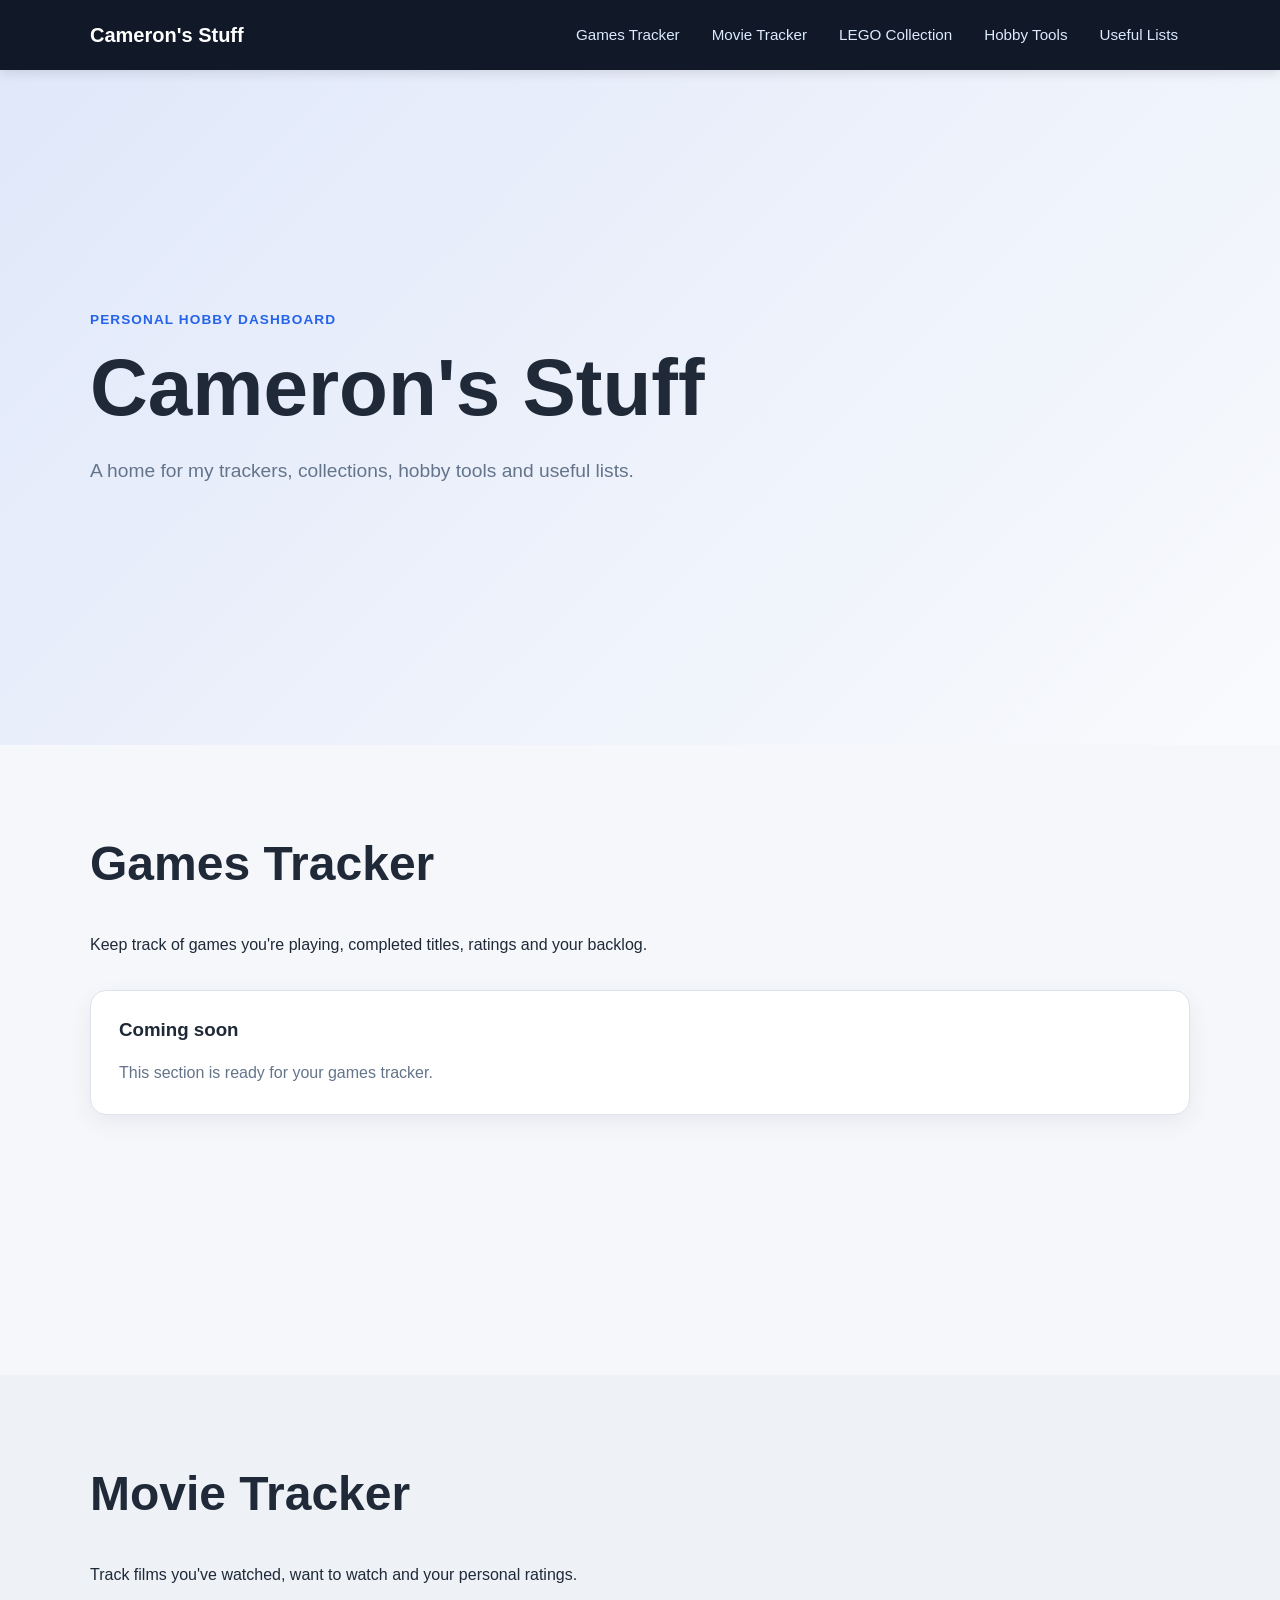
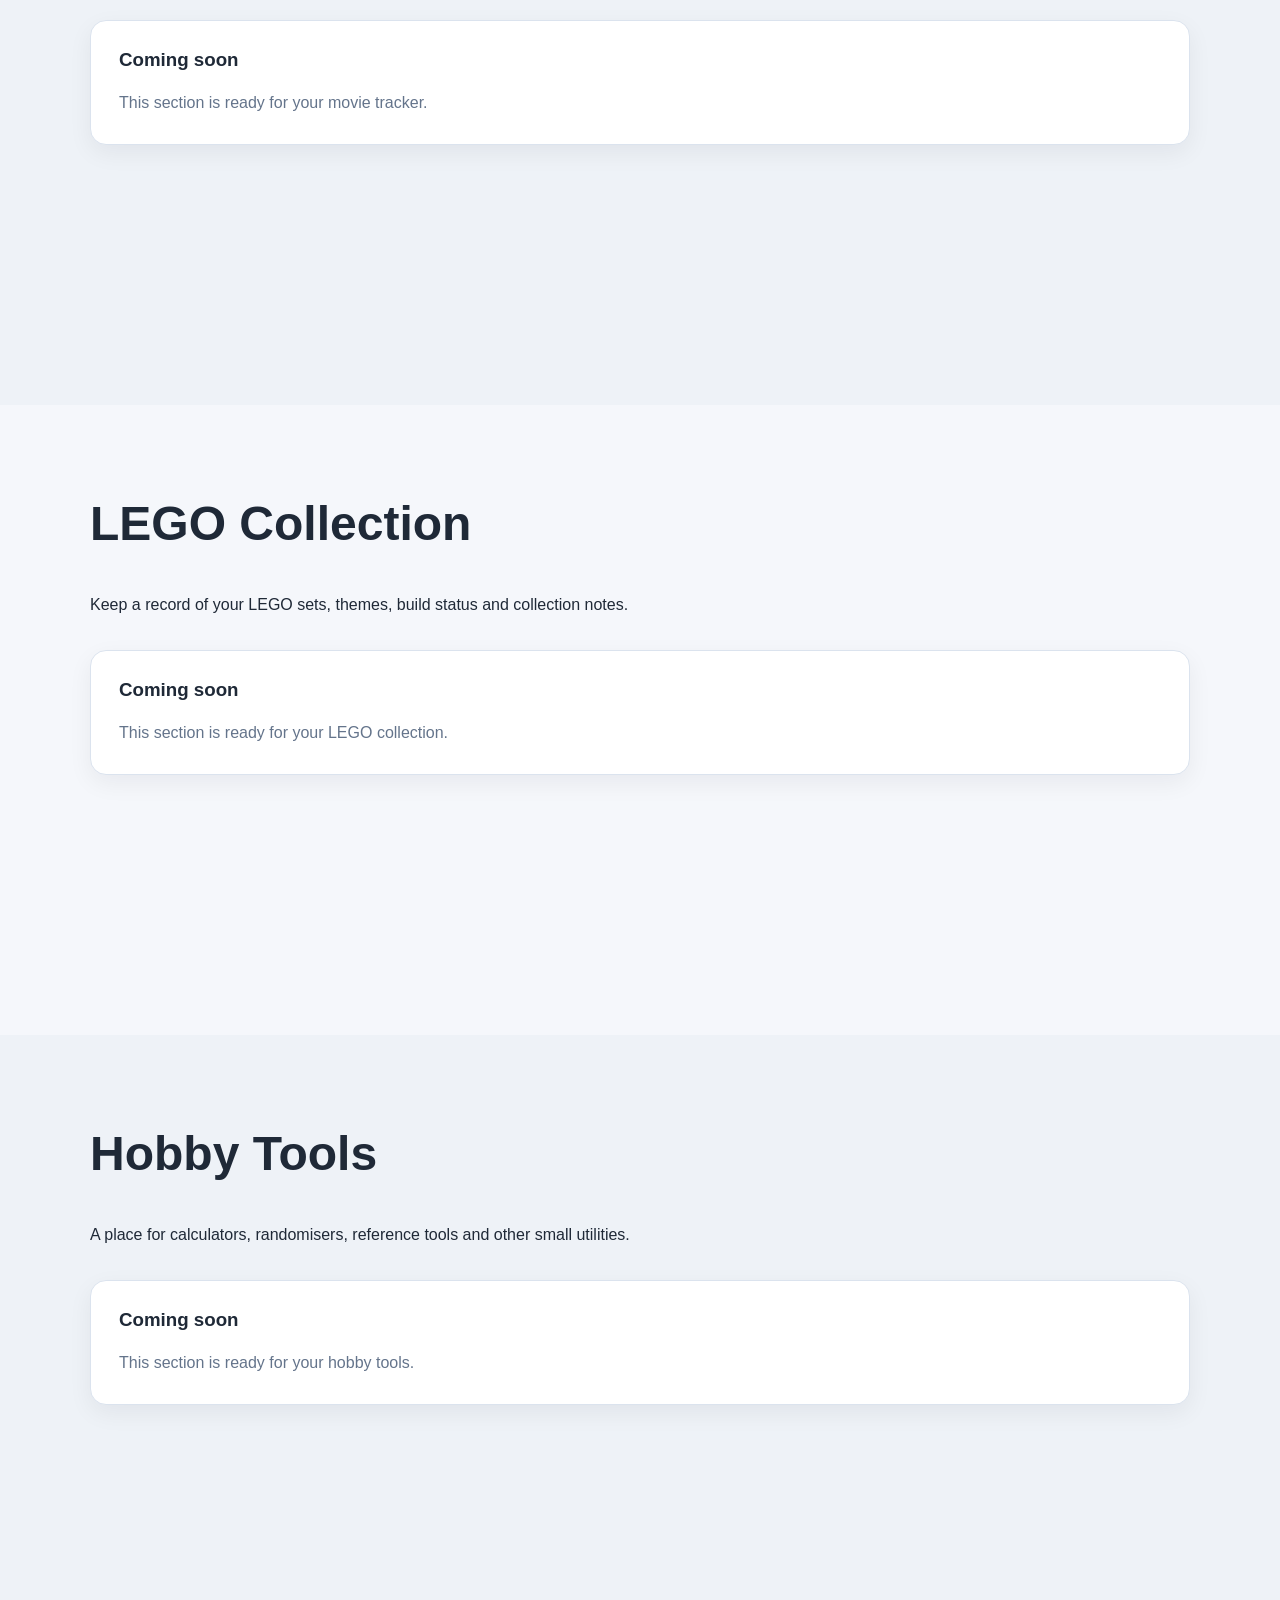
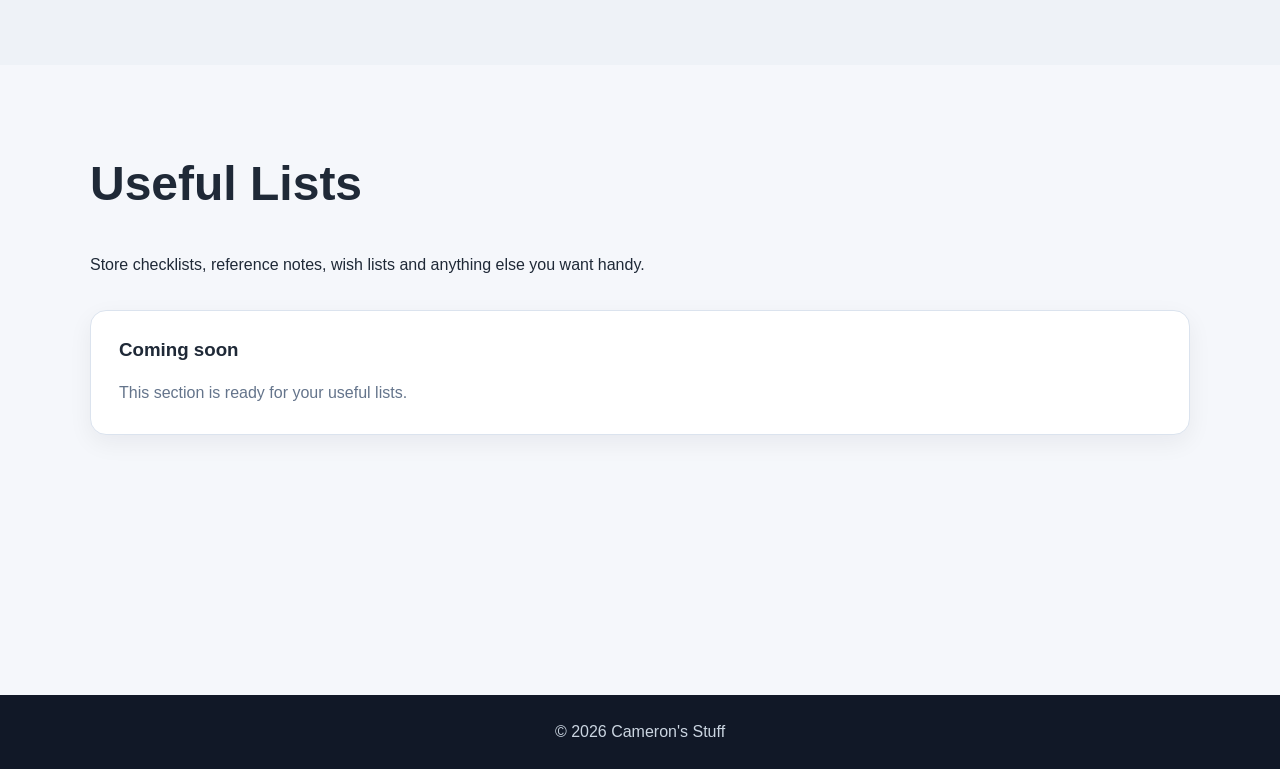
==== index.html @ 3a52a112 "Add files via upload" ====
<!DOCTYPE html>
<html lang="en">
<head>
  <meta charset="UTF-8">
  <meta name="viewport" content="width=device-width, initial-scale=1.0">
  <meta name="description" content="Cameron's Stuff - hobby trackers, tools, collections and useful lists.">
  <title>Cameron's Stuff</title>
  <link rel="stylesheet" href="style.css">
</head>
<body>

  <header class="site-header">
    <div class="nav-container">
      <a class="site-title" href="#home">Cameron's Stuff</a>

      <nav aria-label="Main navigation">
        <ul class="nav-links">
          <li><a href="#games">Games Tracker</a></li>
          <li><a href="#movies">Movie Tracker</a></li>
          <li><a href="#lego">LEGO Collection</a></li>
          <li><a href="#tools">Hobby Tools</a></li>
          <li><a href="#lists">Useful Lists</a></li>
        </ul>
      </nav>
    </div>
  </header>

  <main>
    <section id="home" class="hero section">
      <div class="content">
        <p class="eyebrow">Personal hobby dashboard</p>
        <h1>Cameron's Stuff</h1>
        <p class="intro">
          A home for my trackers, collections, hobby tools and useful lists.
        </p>
      </div>
    </section>

    <section id="games" class="section">
      <div class="content">
        <h2>Games Tracker</h2>
        <p>Keep track of games you're playing, completed titles, ratings and your backlog.</p>

        <div class="card">
          <h3>Coming soon</h3>
          <p>This section is ready for your games tracker.</p>
        </div>
      </div>
    </section>

    <section id="movies" class="section alternate">
      <div class="content">
        <h2>Movie Tracker</h2>
        <p>Track films you've watched, want to watch and your personal ratings.</p>

        <div class="card">
          <h3>Coming soon</h3>
          <p>This section is ready for your movie tracker.</p>
        </div>
      </div>
    </section>

    <section id="lego" class="section">
      <div class="content">
        <h2>LEGO Collection</h2>
        <p>Keep a record of your LEGO sets, themes, build status and collection notes.</p>

        <div class="card">
          <h3>Coming soon</h3>
          <p>This section is ready for your LEGO collection.</p>
        </div>
      </div>
    </section>

    <section id="tools" class="section alternate">
      <div class="content">
        <h2>Hobby Tools</h2>
        <p>A place for calculators, randomisers, reference tools and other small utilities.</p>

        <div class="card">
          <h3>Coming soon</h3>
          <p>This section is ready for your hobby tools.</p>
        </div>
      </div>
    </section>

    <section id="lists" class="section">
      <div class="content">
        <h2>Useful Lists</h2>
        <p>Store checklists, reference notes, wish lists and anything else you want handy.</p>

        <div class="card">
          <h3>Coming soon</h3>
          <p>This section is ready for your useful lists.</p>
        </div>
      </div>
    </section>
  </main>

  <footer>
    <p>&copy; <span id="year"></span> Cameron's Stuff</p>
  </footer>

  <script>
    document.getElementById("year").textContent = new Date().getFullYear();
  </script>

</body>
</html>
---- style.css ----
/* Cameron's Stuff - main stylesheet */

:root {
  --background: #f5f7fb;
  --surface: #ffffff;
  --surface-alt: #eef2f7;
  --text: #1f2937;
  --muted: #64748b;
  --accent: #2563eb;
  --accent-dark: #1d4ed8;
  --border: #dbe3ee;
  --header: #111827;
  --header-text: #ffffff;
  --max-width: 1100px;
}

* {
  box-sizing: border-box;
}

html {
  scroll-behavior: smooth;
}

body {
  margin: 0;
  font-family: Arial, Helvetica, sans-serif;
  background: var(--background);
  color: var(--text);
  line-height: 1.6;
}

.site-header {
  position: sticky;
  top: 0;
  z-index: 1000;
  background: var(--header);
  color: var(--header-text);
  box-shadow: 0 2px 12px rgba(0, 0, 0, 0.12);
}

.nav-container {
  width: min(92%, var(--max-width));
  margin: 0 auto;
  min-height: 70px;
  display: flex;
  align-items: center;
  justify-content: space-between;
  gap: 24px;
}

.site-title {
  color: var(--header-text);
  text-decoration: none;
  font-size: 1.25rem;
  font-weight: 700;
  white-space: nowrap;
}

.nav-links {
  display: flex;
  flex-wrap: wrap;
  justify-content: flex-end;
  gap: 8px;
  margin: 0;
  padding: 0;
  list-style: none;
}

.nav-links a {
  display: inline-block;
  color: #dbeafe;
  text-decoration: none;
  padding: 10px 12px;
  border-radius: 8px;
  font-size: 0.95rem;
  transition: background 0.2s ease, color 0.2s ease;
}

.nav-links a:hover,
.nav-links a:focus {
  background: rgba(255, 255, 255, 0.12);
  color: #ffffff;
}

.section {
  min-height: 70vh;
  padding: 90px 0;
  scroll-margin-top: 70px;
}

.alternate {
  background: var(--surface-alt);
}

.content {
  width: min(92%, var(--max-width));
  margin: 0 auto;
}

.hero {
  min-height: 75vh;
  display: flex;
  align-items: center;
  background:
    linear-gradient(135deg, rgba(37, 99, 235, 0.10), rgba(255, 255, 255, 0.4)),
    var(--background);
}

.eyebrow {
  margin: 0 0 10px;
  color: var(--accent);
  font-weight: 700;
  text-transform: uppercase;
  letter-spacing: 0.08em;
  font-size: 0.85rem;
}

h1,
h2,
h3 {
  line-height: 1.2;
}

h1 {
  margin: 0;
  font-size: clamp(2.5rem, 7vw, 5rem);
}

h2 {
  margin-top: 0;
  font-size: clamp(2rem, 4vw, 3rem);
}

h3 {
  margin-top: 0;
}

.intro {
  max-width: 700px;
  margin-top: 20px;
  font-size: 1.2rem;
  color: var(--muted);
}

.card {
  margin-top: 32px;
  padding: 28px;
  background: var(--surface);
  border: 1px solid var(--border);
  border-radius: 16px;
  box-shadow: 0 8px 25px rgba(15, 23, 42, 0.06);
}

.card p {
  margin-bottom: 0;
  color: var(--muted);
}

footer {
  padding: 24px;
  text-align: center;
  background: var(--header);
  color: #cbd5e1;
}

footer p {
  margin: 0;
}

/* Mobile layout */
@media (max-width: 800px) {
  .nav-container {
    padding: 14px 0;
    align-items: flex-start;
    flex-direction: column;
  }

  .nav-links {
    justify-content: flex-start;
  }

  .section {
    scroll-margin-top: 150px;
    padding: 70px 0;
  }
}
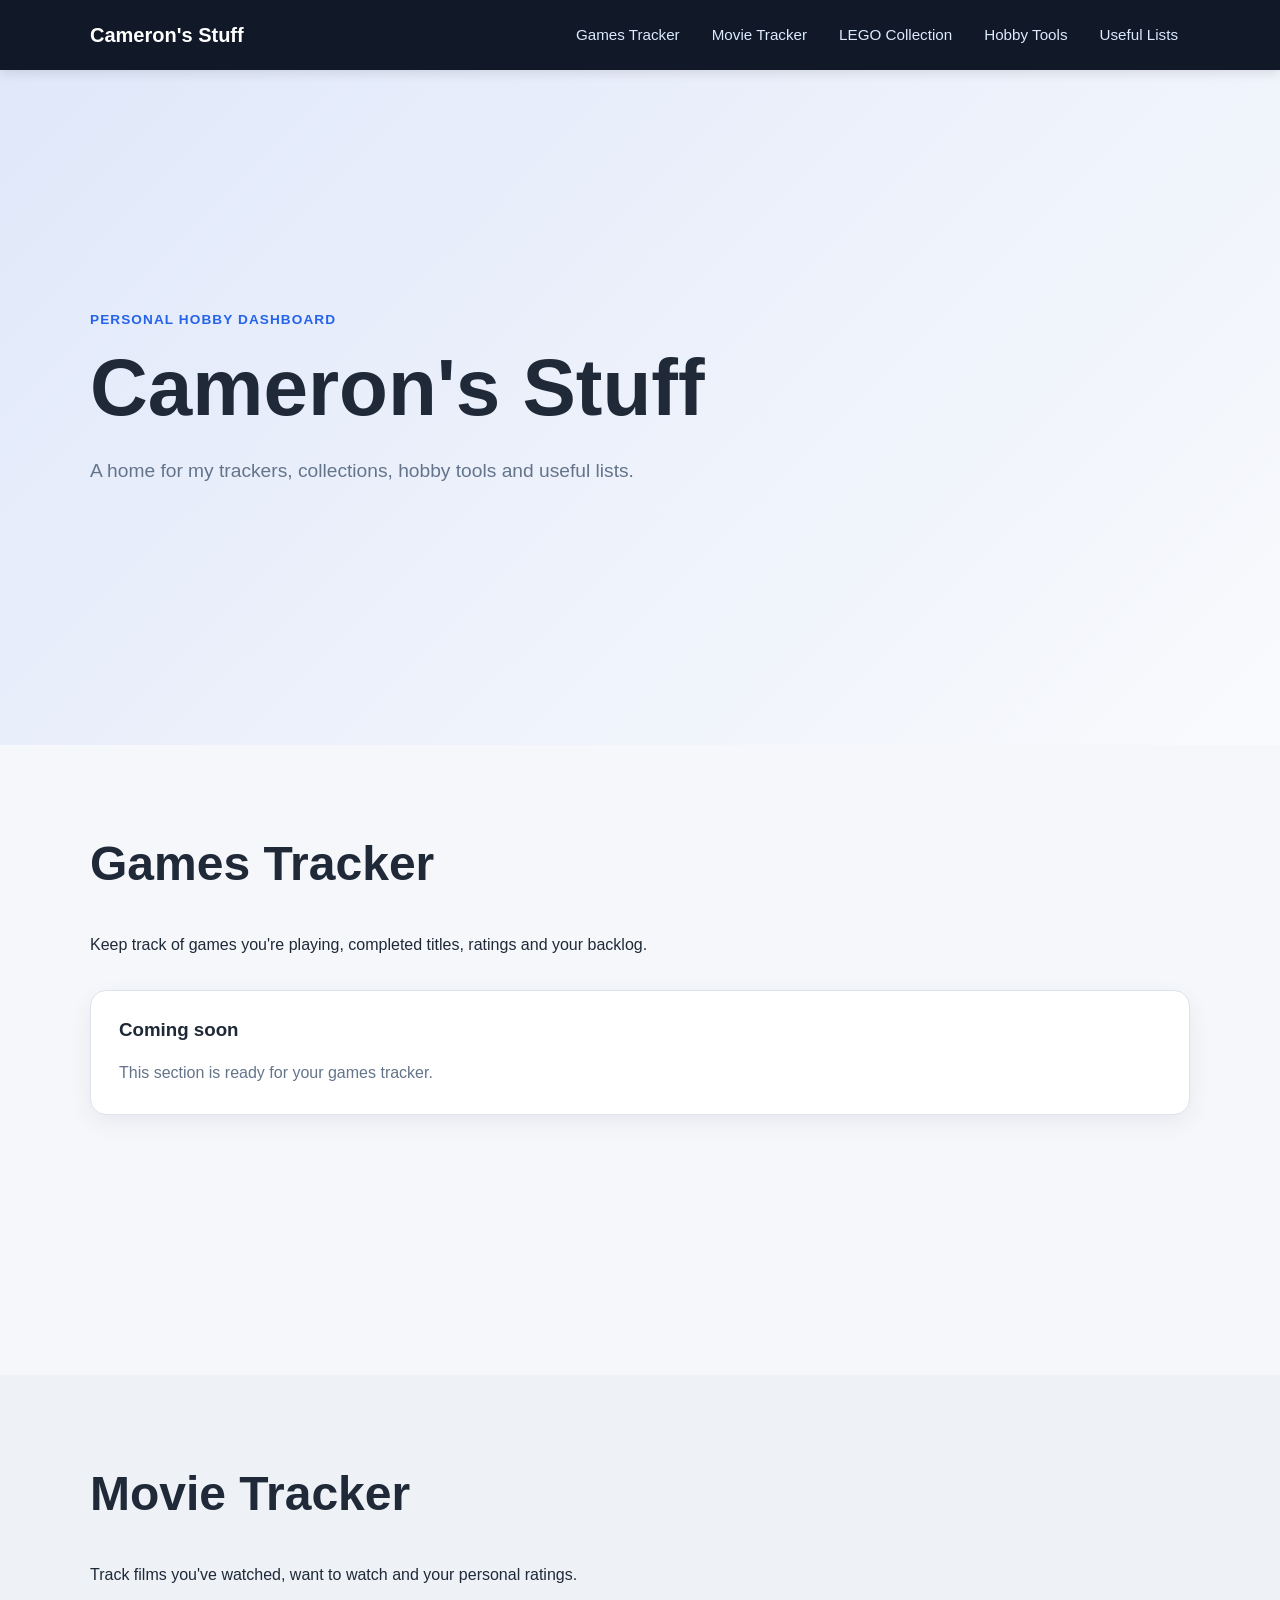
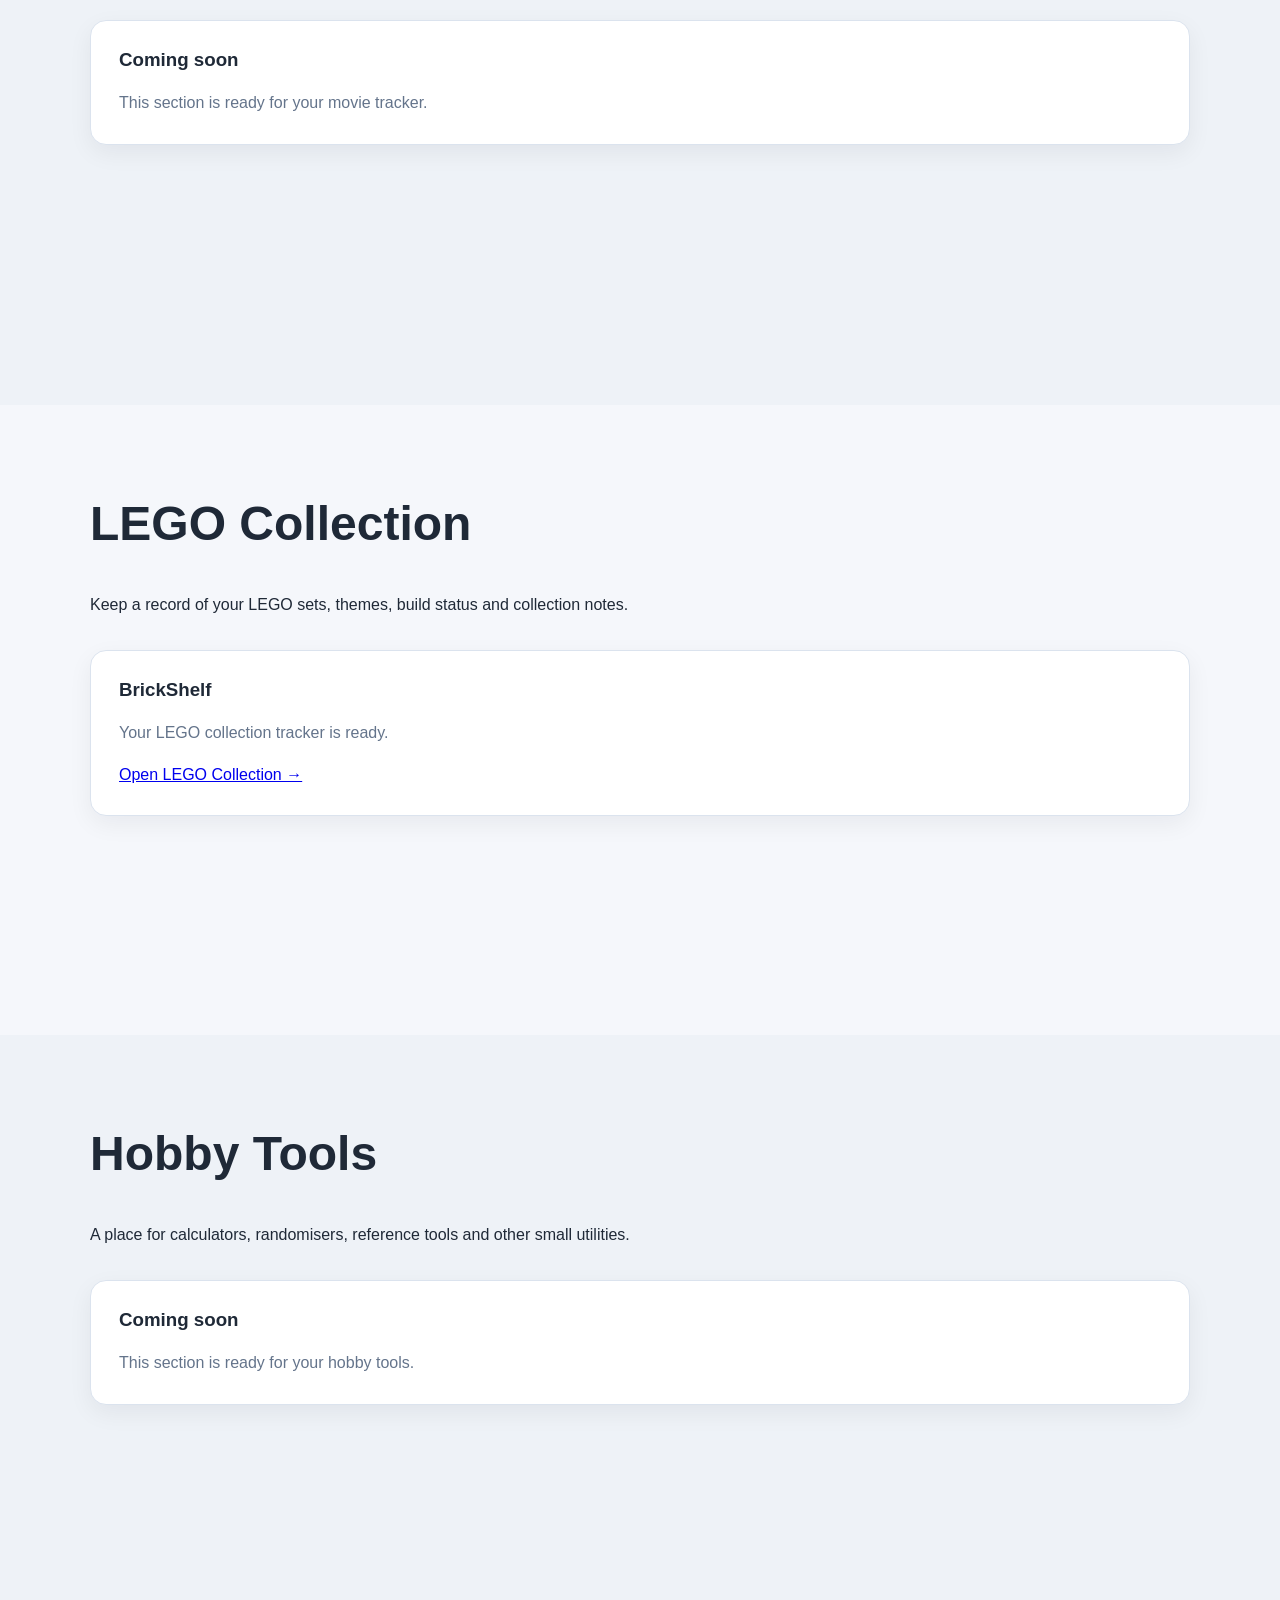
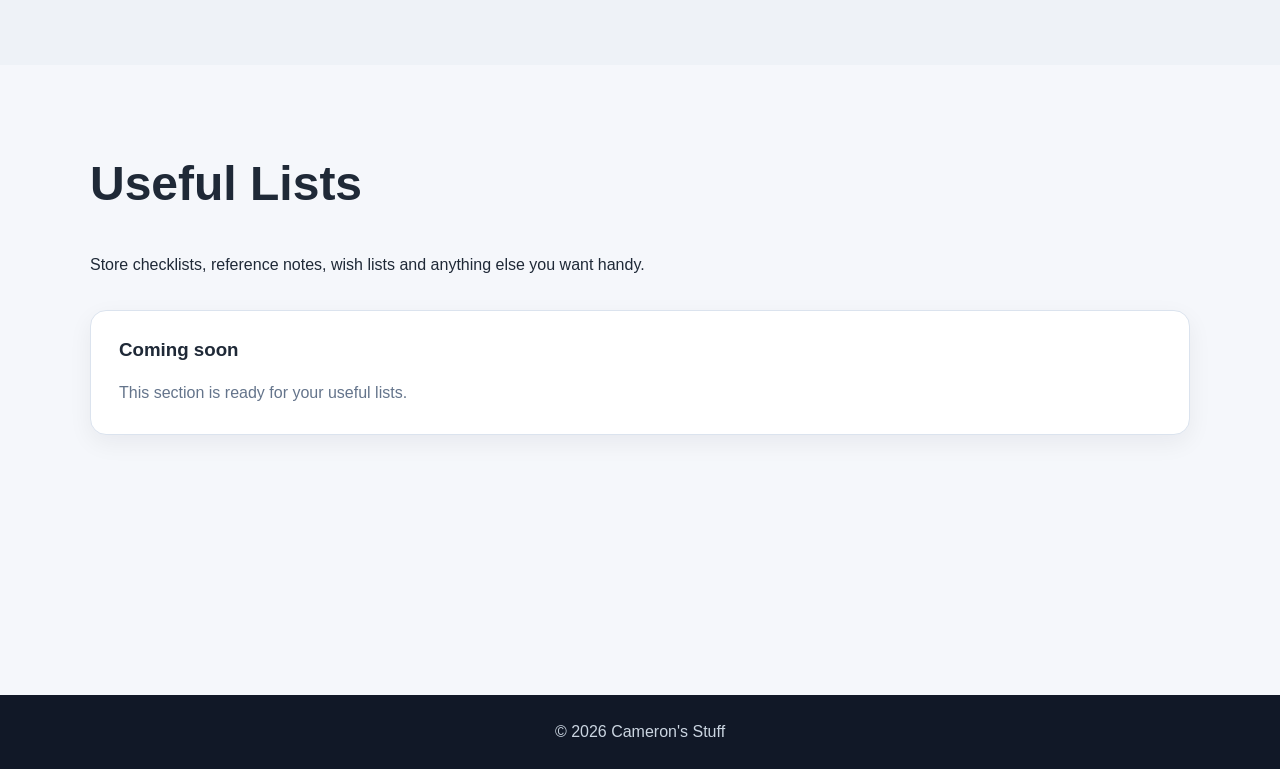
==== commit db00363c: "Update index.html" ====
--- a/index.html
+++ b/index.html
@@ -17,7 +17,7 @@
         <ul class="nav-links">
           <li><a href="#games">Games Tracker</a></li>
           <li><a href="#movies">Movie Tracker</a></li>
-          <li><a href="#lego">LEGO Collection</a></li>
+          <li><a href="lego/">LEGO Collection</a></li>
           <li><a href="#tools">Hobby Tools</a></li>
           <li><a href="#lists">Useful Lists</a></li>
         </ul>
@@ -66,8 +66,9 @@
         <p>Keep a record of your LEGO sets, themes, build status and collection notes.</p>
 
         <div class="card">
-          <h3>Coming soon</h3>
-          <p>This section is ready for your LEGO collection.</p>
+          <h3>BrickShelf</h3>
+          <p>Your LEGO collection tracker is ready.</p>
+          <p><a href="lego/">Open LEGO Collection →</a></p>
         </div>
       </div>
     </section>
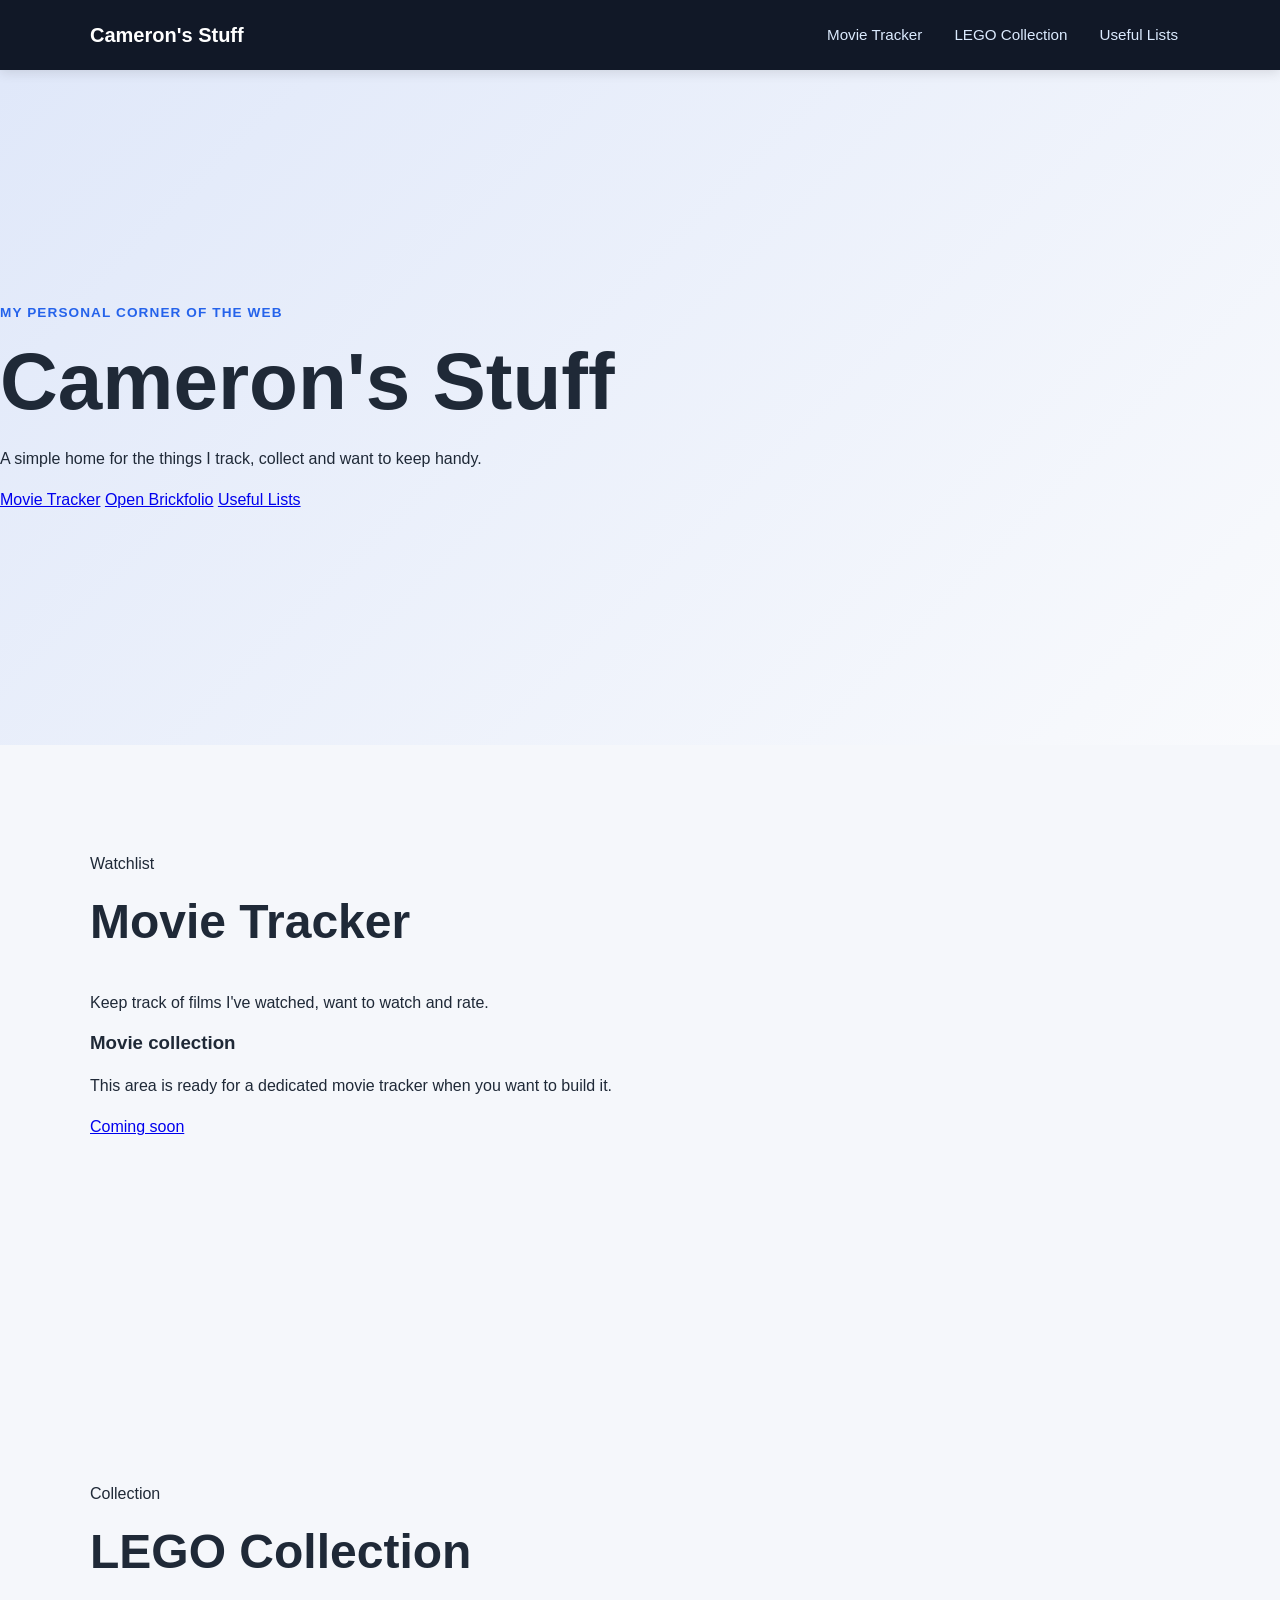
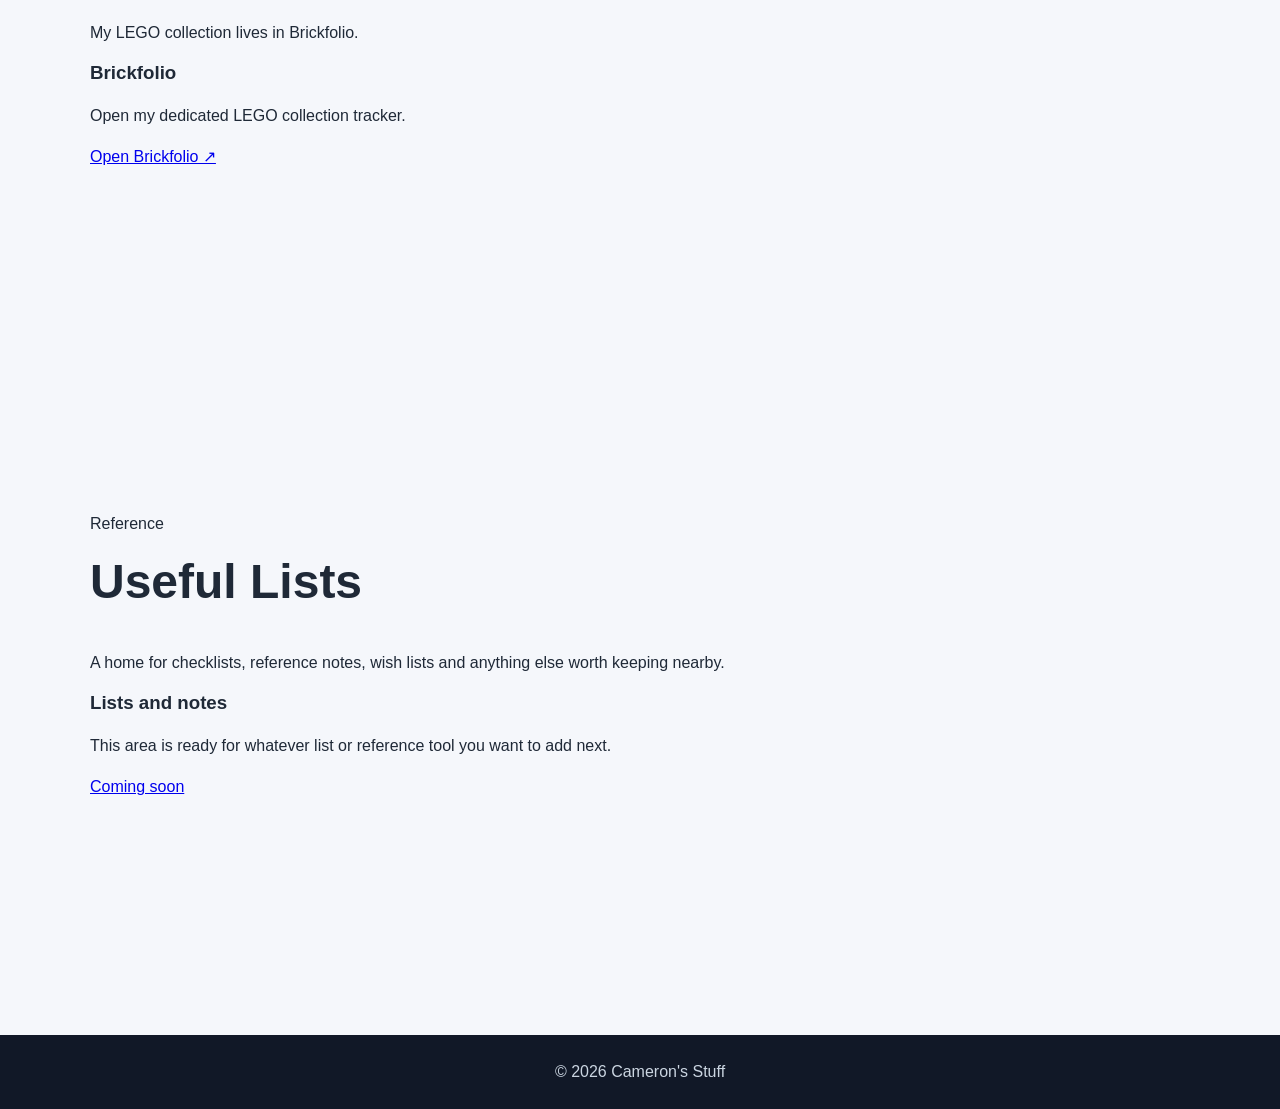
==== commit 2ccd877c: "Update index.html" ====
--- a/index.html
+++ b/index.html
@@ -3,22 +3,18 @@
 <head>
   <meta charset="UTF-8">
   <meta name="viewport" content="width=device-width, initial-scale=1.0">
-  <meta name="description" content="Cameron's Stuff - hobby trackers, tools, collections and useful lists.">
+  <meta name="description" content="Cameron's Stuff - movies, LEGO and useful lists.">
   <title>Cameron's Stuff</title>
   <link rel="stylesheet" href="style.css">
 </head>
 <body>
-
   <header class="site-header">
     <div class="nav-container">
       <a class="site-title" href="#home">Cameron's Stuff</a>
-
       <nav aria-label="Main navigation">
         <ul class="nav-links">
-          <li><a href="#games">Games Tracker</a></li>
           <li><a href="#movies">Movie Tracker</a></li>
-          <li><a href="lego/">LEGO Collection</a></li>
-          <li><a href="#tools">Hobby Tools</a></li>
+          <li><a href="https://brickfolio-cameron.comtek-syste-2028.chatgpt.site/" target="_blank" rel="noopener noreferrer">LEGO Collection</a></li>
           <li><a href="#lists">Useful Lists</a></li>
         </ul>
       </nav>
@@ -26,73 +22,66 @@
   </header>
 
   <main>
-    <section id="home" class="hero section">
-      <div class="content">
-        <p class="eyebrow">Personal hobby dashboard</p>
+    <section id="home" class="hero">
+      <div class="hero-inner">
+        <p class="eyebrow">My personal corner of the web</p>
         <h1>Cameron's Stuff</h1>
-        <p class="intro">
-          A home for my trackers, collections, hobby tools and useful lists.
-        </p>
-      </div>
-    </section>
-
-    <section id="games" class="section">
-      <div class="content">
-        <h2>Games Tracker</h2>
-        <p>Keep track of games you're playing, completed titles, ratings and your backlog.</p>
-
-        <div class="card">
-          <h3>Coming soon</h3>
-          <p>This section is ready for your games tracker.</p>
+        <p class="hero-copy">A simple home for the things I track, collect and want to keep handy.</p>
+        <div class="hero-actions">
+          <a class="button button-primary" href="#movies">Movie Tracker</a>
+          <a class="button button-secondary" href="https://brickfolio-cameron.comtek-syste-2028.chatgpt.site/" target="_blank" rel="noopener noreferrer">Open Brickfolio</a>
+          <a class="button button-secondary" href="#lists">Useful Lists</a>
         </div>
       </div>
     </section>
 
-    <section id="movies" class="section alternate">
+    <section id="movies" class="section">
       <div class="content">
-        <h2>Movie Tracker</h2>
-        <p>Track films you've watched, want to watch and your personal ratings.</p>
-
-        <div class="card">
-          <h3>Coming soon</h3>
-          <p>This section is ready for your movie tracker.</p>
+        <div class="section-heading">
+          <p class="section-kicker">Watchlist</p>
+          <h2>Movie Tracker</h2>
+          <p>Keep track of films I've watched, want to watch and rate.</p>
+        </div>
+        <div class="feature-card">
+          <div>
+            <h3>Movie collection</h3>
+            <p>This area is ready for a dedicated movie tracker when you want to build it.</p>
+          </div>
+          <a class="button button-small" href="#movies">Coming soon</a>
         </div>
       </div>
     </section>
 
-    <section id="lego" class="section">
+    <section id="lego" class="section section-tint">
       <div class="content">
-        <h2>LEGO Collection</h2>
-        <p>Keep a record of your LEGO sets, themes, build status and collection notes.</p>
-
-        <div class="card">
-          <h3>BrickShelf</h3>
-          <p>Your LEGO collection tracker is ready.</p>
-          <p><a href="lego/">Open LEGO Collection →</a></p>
+        <div class="section-heading">
+          <p class="section-kicker">Collection</p>
+          <h2>LEGO Collection</h2>
+          <p>My LEGO collection lives in Brickfolio.</p>
         </div>
-      </div>
-    </section>
-
-    <section id="tools" class="section alternate">
-      <div class="content">
-        <h2>Hobby Tools</h2>
-        <p>A place for calculators, randomisers, reference tools and other small utilities.</p>
-
-        <div class="card">
-          <h3>Coming soon</h3>
-          <p>This section is ready for your hobby tools.</p>
+        <div class="feature-card feature-card-highlight">
+          <div>
+            <h3>Brickfolio</h3>
+            <p>Open my dedicated LEGO collection tracker.</p>
+          </div>
+          <a class="button button-primary" href="https://brickfolio-cameron.comtek-syste-2028.chatgpt.site/" target="_blank" rel="noopener noreferrer">Open Brickfolio ↗</a>
         </div>
       </div>
     </section>
 
     <section id="lists" class="section">
       <div class="content">
-        <h2>Useful Lists</h2>
-        <p>Store checklists, reference notes, wish lists and anything else you want handy.</p>
-
-        <div class="card">
-          <h3>Coming soon</h3>
-          <p>This section is ready for your useful lists.</p>
+        <div class="section-heading">
+          <p class="section-kicker">Reference</p>
+          <h2>Useful Lists</h2>
+          <p>A home for checklists, reference notes, wish lists and anything else worth keeping nearby.</p>
+        </div>
+        <div class="feature-card">
+          <div>
+            <h3>Lists and notes</h3>
+            <p>This area is ready for whatever list or reference tool you want to add next.</p>
+          </div>
+          <a class="button button-small" href="#lists">Coming soon</a>
         </div>
       </div>
     </section>
@@ -105,6 +94,5 @@
   <script>
     document.getElementById("year").textContent = new Date().getFullYear();
   </script>
-
 </body>
 </html>
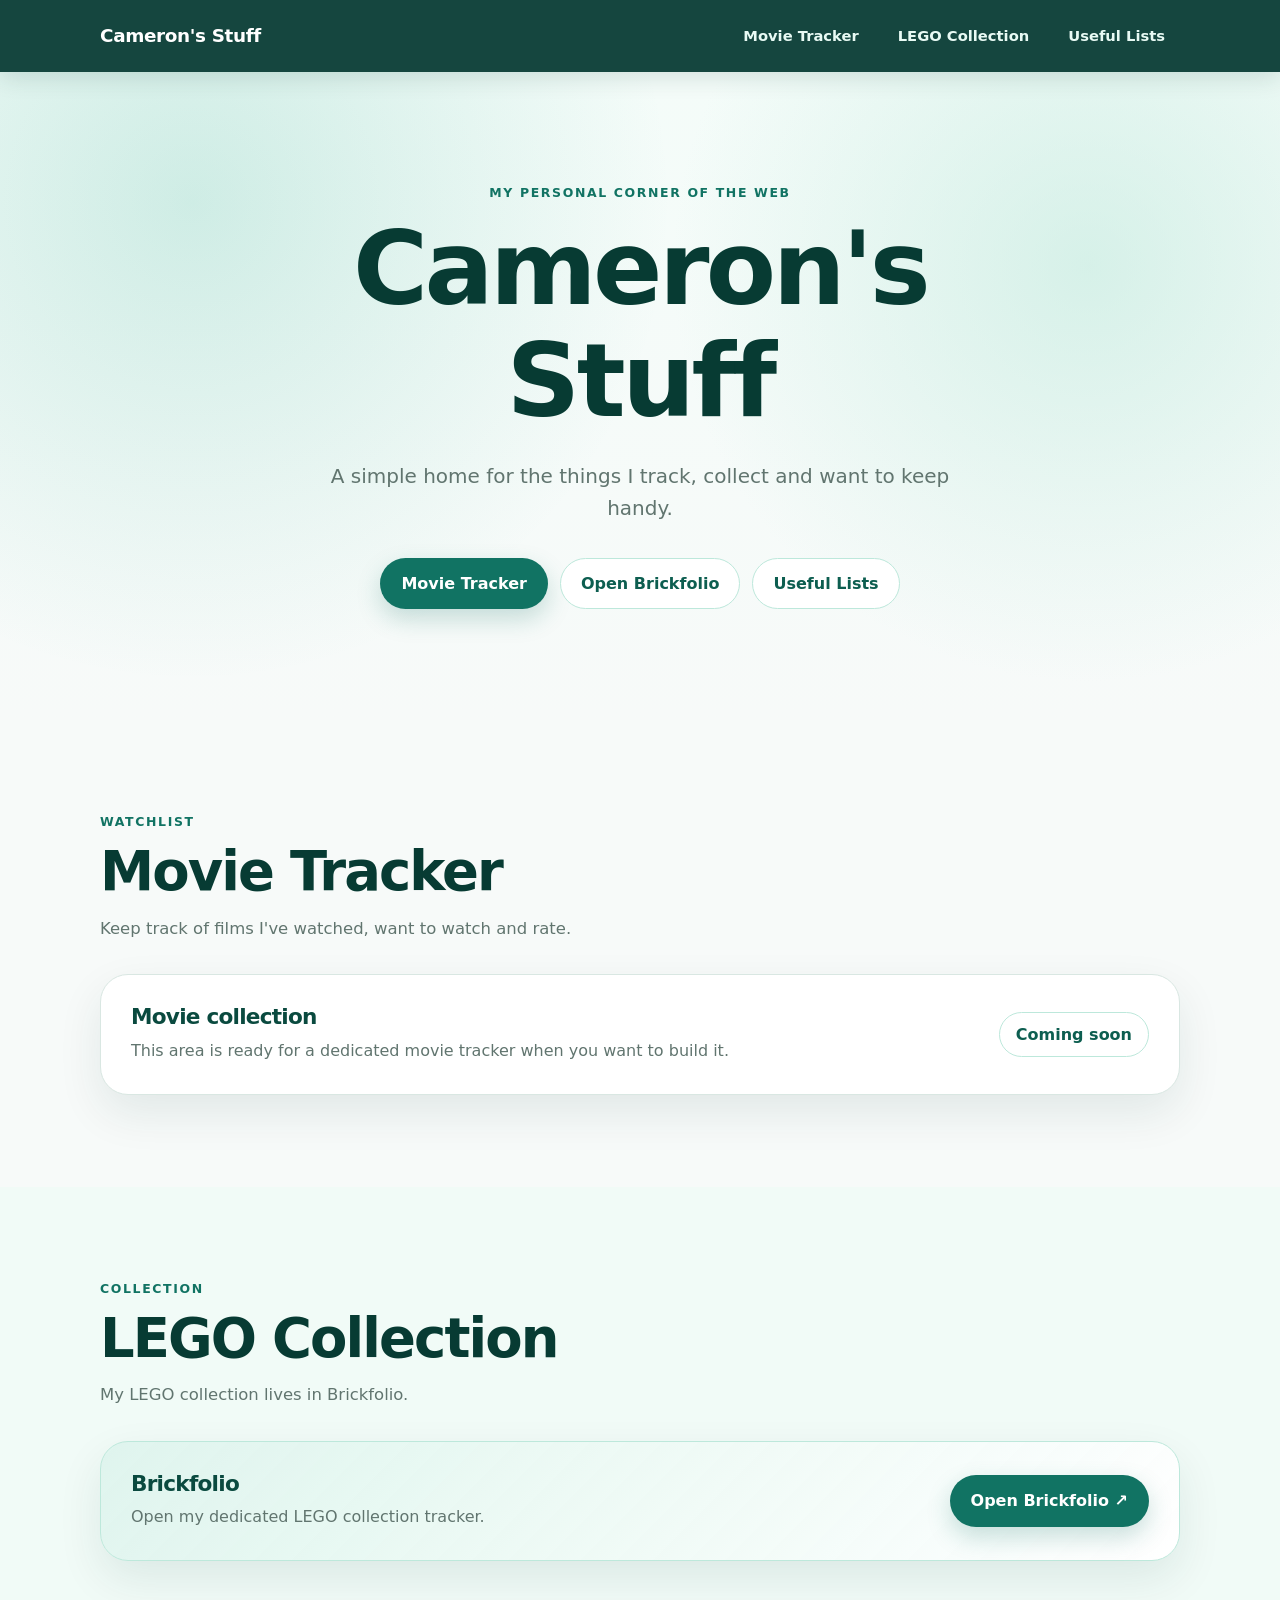
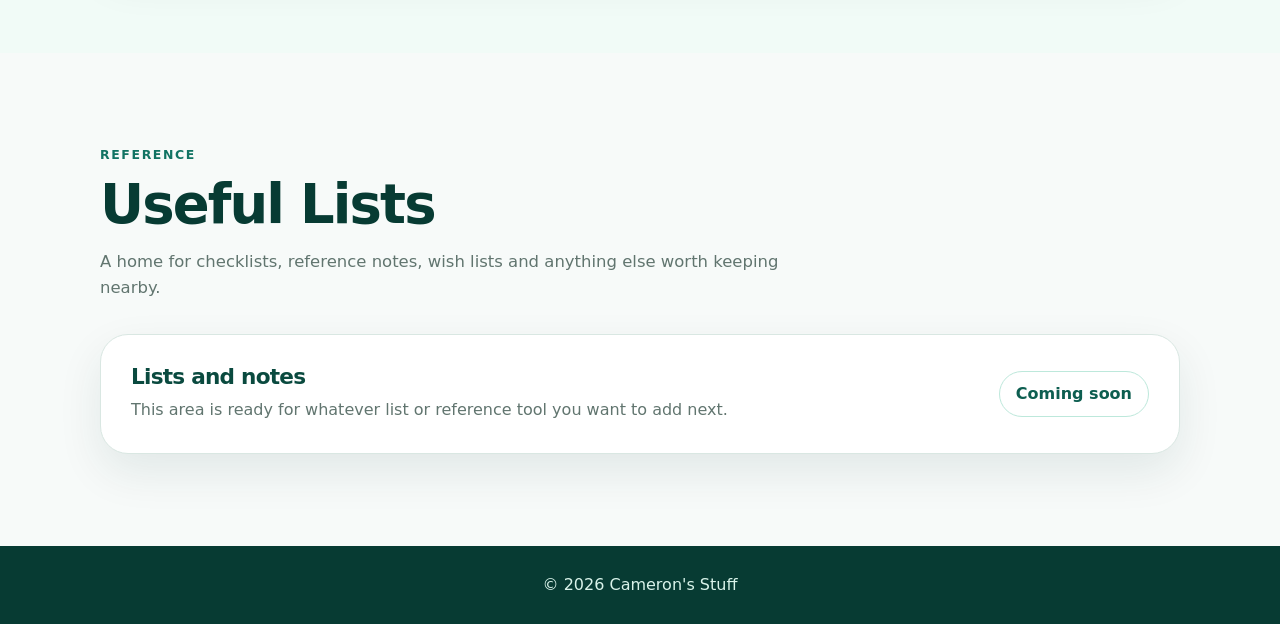
==== commit ed8255ce: "Update index.html" ====
--- a/index.html
+++ b/index.html
@@ -13,7 +13,7 @@
       <a class="site-title" href="#home">Cameron's Stuff</a>
       <nav aria-label="Main navigation">
         <ul class="nav-links">
-          <li><a href="#movies">Movie Tracker</a></li>
+          <li><a href="movies">Movie Tracker</a></li>
           <li><a href="https://brickfolio-cameron.comtek-syste-2028.chatgpt.site/" target="_blank" rel="noopener noreferrer">LEGO Collection</a></li>
           <li><a href="#lists">Useful Lists</a></li>
         </ul>
--- a/style.css
+++ b/style.css
@@ -1,48 +1,49 @@
-/* Cameron's Stuff - main stylesheet */
+/* Cameron's Stuff - Jade theme */
 
 :root {
-  --background: #f5f7fb;
+  --jade-950: #073b33;
+  --jade-900: #0a4a3f;
+  --jade-800: #0d5e50;
+  --jade-700: #117363;
+  --jade-500: #22a88a;
+  --jade-200: #bde8db;
+  --jade-100: #dcf4ec;
+  --jade-50: #f1fbf7;
+  --background: #f7faf9;
   --surface: #ffffff;
-  --surface-alt: #eef2f7;
-  --text: #1f2937;
-  --muted: #64748b;
-  --accent: #2563eb;
-  --accent-dark: #1d4ed8;
-  --border: #dbe3ee;
-  --header: #111827;
-  --header-text: #ffffff;
-  --max-width: 1100px;
-}
-
-* {
-  box-sizing: border-box;
-}
-
-html {
-  scroll-behavior: smooth;
-}
+  --text: #18312b;
+  --muted: #61756f;
+  --border: #d9e7e2;
+  --shadow: 0 18px 45px rgba(7, 59, 51, 0.09);
+  --max-width: 1080px;
+}
+
+* { box-sizing: border-box; }
+html { scroll-behavior: smooth; }
 
 body {
   margin: 0;
-  font-family: Arial, Helvetica, sans-serif;
+  font-family: Inter, ui-sans-serif, system-ui, -apple-system, BlinkMacSystemFont, "Segoe UI", sans-serif;
   background: var(--background);
   color: var(--text);
   line-height: 1.6;
 }
+
+a { color: inherit; }
 
 .site-header {
   position: sticky;
   top: 0;
   z-index: 1000;
-  background: var(--header);
-  color: var(--header-text);
-  box-shadow: 0 2px 12px rgba(0, 0, 0, 0.12);
+  background: rgba(7, 59, 51, 0.94);
+  backdrop-filter: blur(12px);
+  box-shadow: 0 5px 24px rgba(7, 59, 51, 0.14);
 }
 
 .nav-container {
   width: min(92%, var(--max-width));
+  min-height: 72px;
   margin: 0 auto;
-  min-height: 70px;
   display: flex;
   align-items: center;
   justify-content: space-between;
@@ -50,47 +51,152 @@
 }
 
 .site-title {
-  color: var(--header-text);
+  color: #ffffff;
   text-decoration: none;
-  font-size: 1.25rem;
-  font-weight: 700;
+  font-size: 1.15rem;
+  font-weight: 800;
+  letter-spacing: -0.02em;
   white-space: nowrap;
 }
 
 .nav-links {
   display: flex;
   flex-wrap: wrap;
-  justify-content: flex-end;
-  gap: 8px;
+  gap: 9px;
   margin: 0;
   padding: 0;
   list-style: none;
 }
 
 .nav-links a {
-  display: inline-block;
-  color: #dbeafe;
+  display: inline-flex;
+  align-items: center;
+  justify-content: center;
+  padding: 9px 15px;
+  border-radius: 999px;
+  color: #e8faf4;
   text-decoration: none;
-  padding: 10px 12px;
-  border-radius: 8px;
-  font-size: 0.95rem;
-  transition: background 0.2s ease, color 0.2s ease;
+  font-size: 0.92rem;
+  font-weight: 700;
+  transition: background 0.2s ease, transform 0.2s ease;
 }
 
 .nav-links a:hover,
-.nav-links a:focus {
-  background: rgba(255, 255, 255, 0.12);
+.nav-links a:focus-visible {
+  background: rgba(255,255,255,0.12);
+  transform: translateY(-1px);
+  outline: none;
+}
+
+.hero {
+  min-height: 72vh;
+  display: grid;
+  place-items: center;
+  padding: 100px 20px;
+  background:
+    radial-gradient(circle at 15% 20%, rgba(34,168,138,0.18), transparent 30rem),
+    radial-gradient(circle at 85% 30%, rgba(189,232,219,0.55), transparent 26rem),
+    linear-gradient(180deg, #f4fcf9 0%, var(--background) 100%);
+}
+
+.hero-inner {
+  width: min(100%, 820px);
+  text-align: center;
+}
+
+.eyebrow,
+.section-kicker {
+  margin: 0 0 10px;
+  color: var(--jade-700);
+  font-size: 0.78rem;
+  font-weight: 850;
+  letter-spacing: 0.13em;
+  text-transform: uppercase;
+}
+
+h1, h2, h3 {
+  line-height: 1.1;
+  letter-spacing: -0.035em;
+}
+
+h1 {
+  margin: 0;
+  font-size: clamp(3rem, 9vw, 6.4rem);
+  color: var(--jade-950);
+}
+
+.hero-copy {
+  max-width: 650px;
+  margin: 22px auto 0;
+  color: var(--muted);
+  font-size: clamp(1rem, 2.2vw, 1.25rem);
+}
+
+.hero-actions {
+  margin-top: 34px;
+  display: flex;
+  justify-content: center;
+  flex-wrap: wrap;
+  gap: 12px;
+}
+
+.button {
+  display: inline-flex;
+  align-items: center;
+  justify-content: center;
+  min-height: 48px;
+  padding: 12px 20px;
+  border: 1px solid transparent;
+  border-radius: 999px;
+  text-decoration: none;
+  font-weight: 800;
+  transition: transform 0.18s ease, box-shadow 0.18s ease, background 0.18s ease;
+}
+
+.button:hover,
+.button:focus-visible {
+  transform: translateY(-2px);
+  outline: none;
+}
+
+.button-primary {
+  background: var(--jade-700);
   color: #ffffff;
+  box-shadow: 0 10px 24px rgba(17,115,99,0.22);
+}
+
+.button-primary:hover,
+.button-primary:focus-visible {
+  background: var(--jade-800);
+}
+
+.button-secondary,
+.button-small {
+  background: #ffffff;
+  color: var(--jade-800);
+  border-color: var(--jade-200);
+}
+
+.button-secondary:hover,
+.button-small:hover,
+.button-secondary:focus-visible,
+.button-small:focus-visible {
+  background: var(--jade-50);
+}
+
+.button-small {
+  min-height: 42px;
+  padding: 9px 16px;
+  white-space: nowrap;
 }
 
 .section {
-  min-height: 70vh;
-  padding: 90px 0;
-  scroll-margin-top: 70px;
-}
-
-.alternate {
-  background: var(--surface-alt);
+  padding: 92px 0;
+  scroll-margin-top: 72px;
+}
+
+.section-tint {
+  background: var(--jade-50);
 }
 
 .content {
@@ -98,90 +204,86 @@
   margin: 0 auto;
 }
 
-.hero {
-  min-height: 75vh;
-  display: flex;
-  align-items: center;
-  background:
-    linear-gradient(135deg, rgba(37, 99, 235, 0.10), rgba(255, 255, 255, 0.4)),
-    var(--background);
-}
-
-.eyebrow {
-  margin: 0 0 10px;
-  color: var(--accent);
-  font-weight: 700;
-  text-transform: uppercase;
-  letter-spacing: 0.08em;
-  font-size: 0.85rem;
-}
-
-h1,
-h2,
-h3 {
-  line-height: 1.2;
-}
-
-h1 {
-  margin: 0;
-  font-size: clamp(2.5rem, 7vw, 5rem);
-}
-
-h2 {
-  margin-top: 0;
-  font-size: clamp(2rem, 4vw, 3rem);
-}
-
-h3 {
-  margin-top: 0;
-}
-
-.intro {
+.section-heading {
   max-width: 700px;
-  margin-top: 20px;
-  font-size: 1.2rem;
+  margin-bottom: 32px;
+}
+
+.section-heading h2 {
+  margin: 0;
+  color: var(--jade-950);
+  font-size: clamp(2rem, 5vw, 3.4rem);
+}
+
+.section-heading p:last-child {
+  margin: 14px 0 0;
   color: var(--muted);
-}
-
-.card {
-  margin-top: 32px;
-  padding: 28px;
+  font-size: 1.03rem;
+}
+
+.feature-card {
+  display: flex;
+  align-items: center;
+  justify-content: space-between;
+  gap: 24px;
+  padding: 30px;
   background: var(--surface);
   border: 1px solid var(--border);
-  border-radius: 16px;
-  box-shadow: 0 8px 25px rgba(15, 23, 42, 0.06);
-}
-
-.card p {
-  margin-bottom: 0;
+  border-radius: 28px;
+  box-shadow: var(--shadow);
+}
+
+.feature-card-highlight {
+  border-color: var(--jade-200);
+  background: linear-gradient(135deg, rgba(220,244,236,0.85), rgba(255,255,255,0.98));
+}
+
+.feature-card h3 {
+  margin: 0;
+  font-size: 1.35rem;
+  color: var(--jade-900);
+}
+
+.feature-card p {
+  margin: 9px 0 0;
   color: var(--muted);
 }
 
 footer {
-  padding: 24px;
+  padding: 26px 20px;
   text-align: center;
-  background: var(--header);
-  color: #cbd5e1;
-}
-
-footer p {
-  margin: 0;
-}
-
-/* Mobile layout */
-@media (max-width: 800px) {
+  background: var(--jade-950);
+  color: #d9f3ea;
+}
+
+footer p { margin: 0; }
+
+@media (max-width: 760px) {
   .nav-container {
     padding: 14px 0;
     align-items: flex-start;
     flex-direction: column;
   }
 
-  .nav-links {
-    justify-content: flex-start;
+  .nav-links { width: 100%; }
+
+  .nav-links a {
+    padding-left: 12px;
+    padding-right: 12px;
+  }
+
+  .hero {
+    min-height: 65vh;
+    padding-top: 80px;
   }
 
   .section {
-    scroll-margin-top: 150px;
     padding: 70px 0;
-  }
-}
+    scroll-margin-top: 145px;
+  }
+
+  .feature-card {
+    align-items: flex-start;
+    flex-direction: column;
+  }
+}
